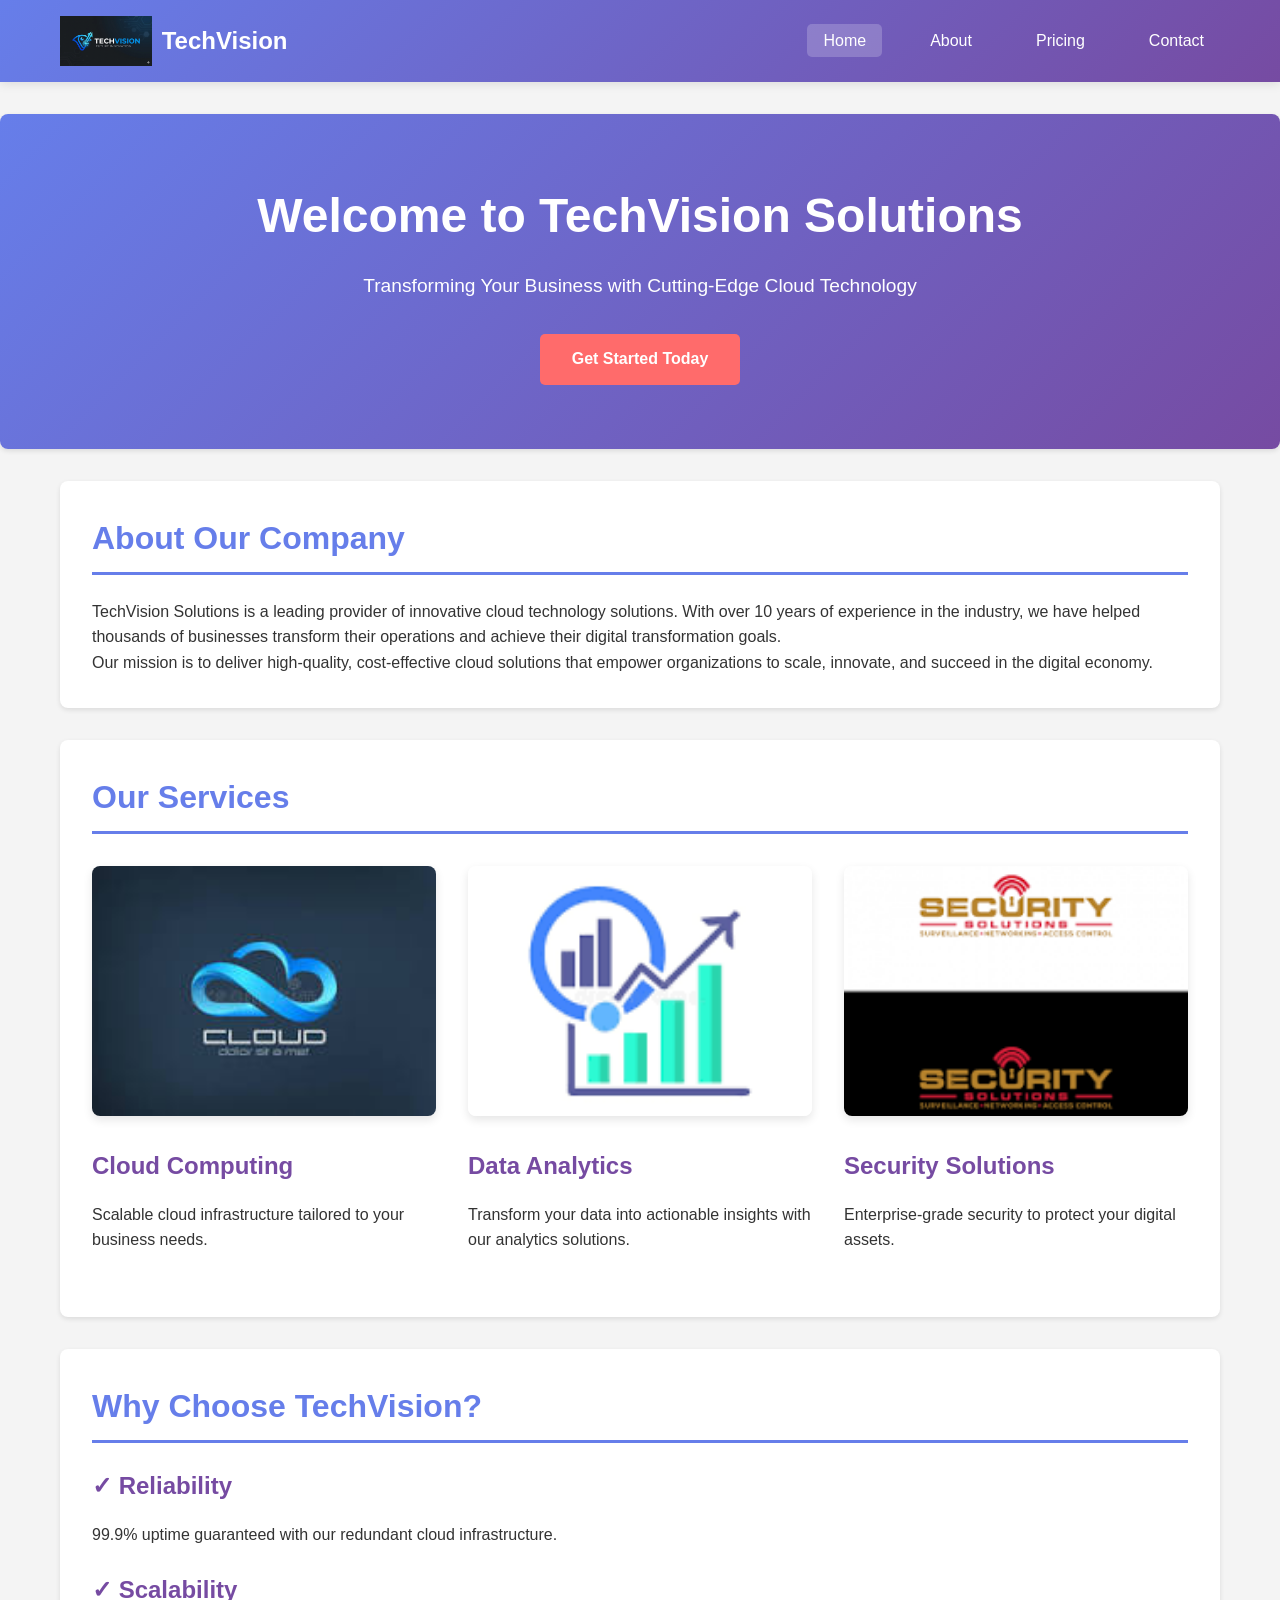
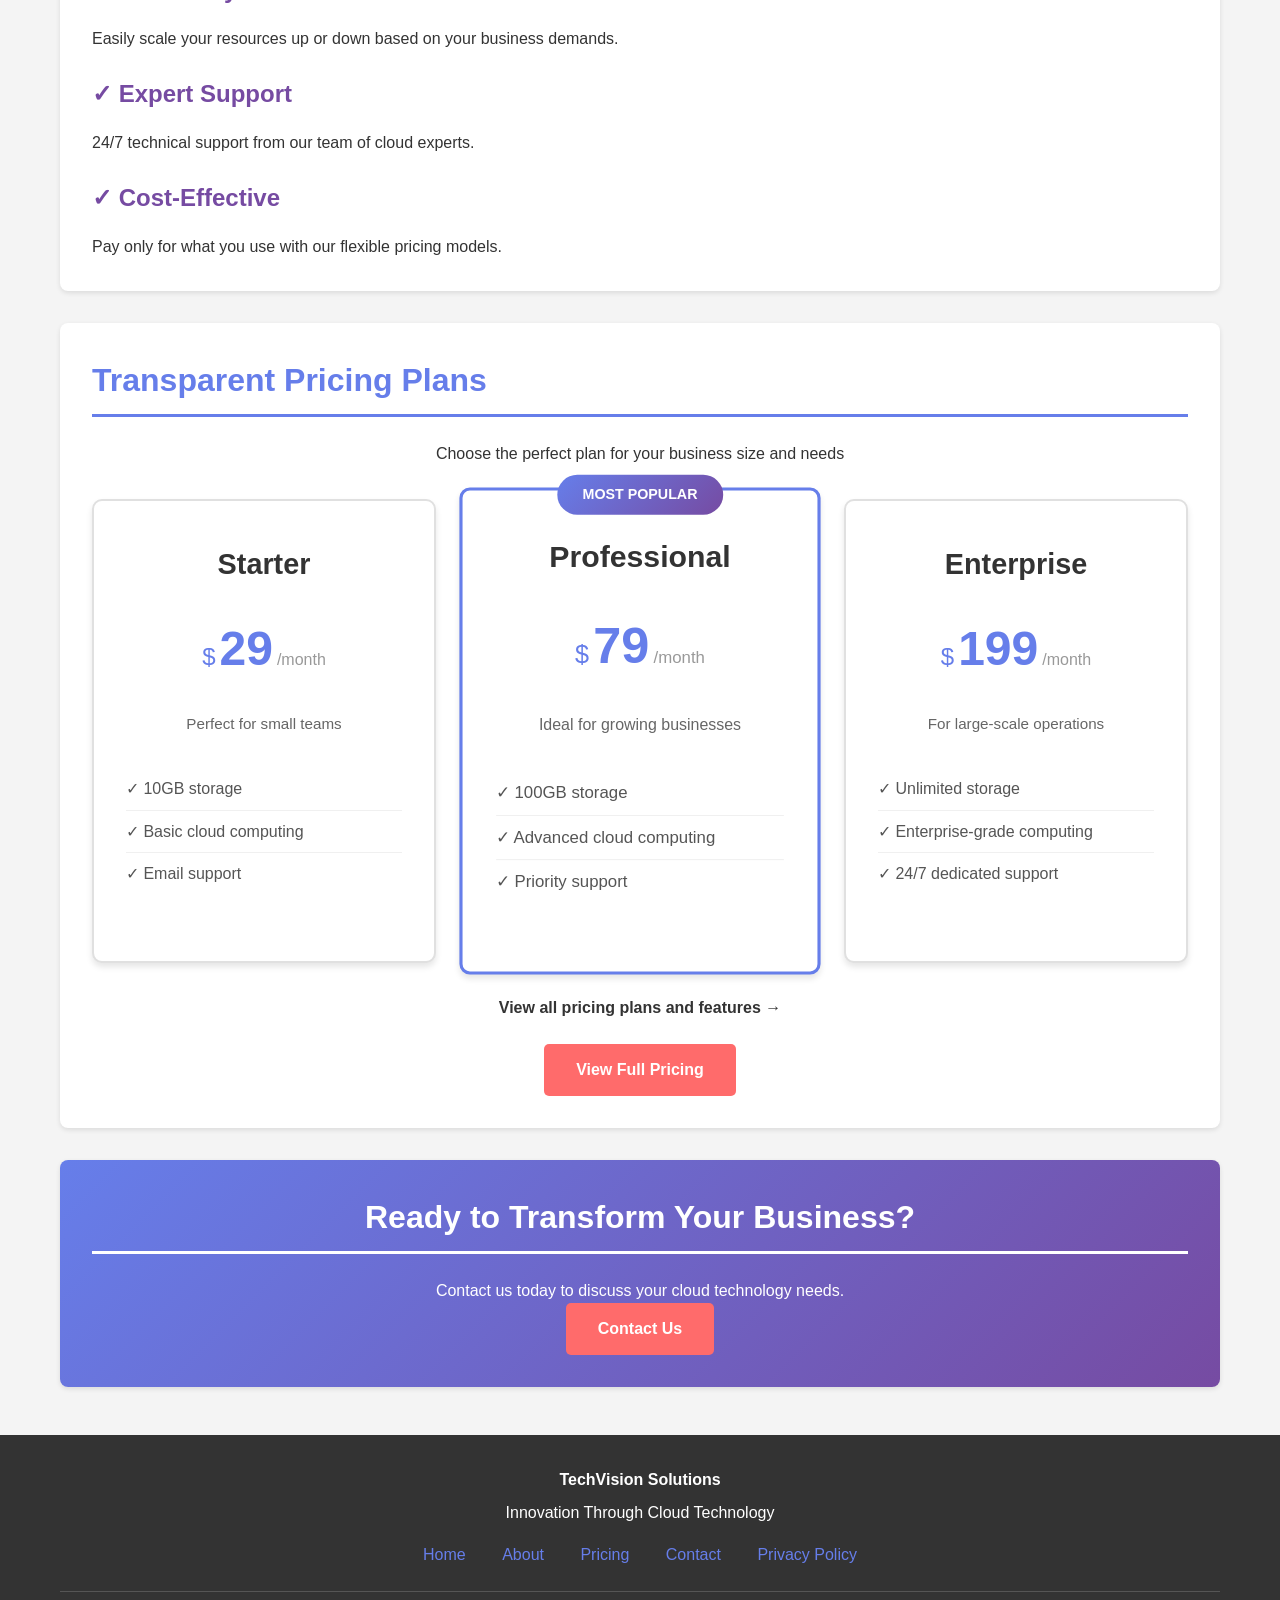
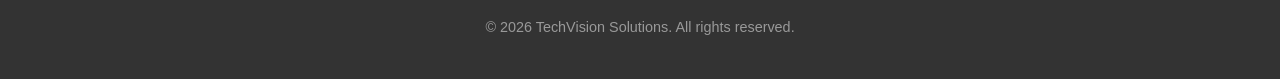
==== SourceCode/index.html @ 1bcfe427 "Initial commit" ====
<!DOCTYPE html>
<html lang="en">
<head>
    <meta charset="UTF-8">
    <meta name="viewport" content="width=device-width, initial-scale=1.0">
    <meta name="description" content="TechVision Solutions - Innovative Cloud Technology for Your Business">
    <title>Home - TechVision Solutions</title>
    <link rel="stylesheet" href="css/styles.css">
</head>
<body>
    <header>
        <div class="header-container">
            <div class="logo">
                <img src="malogos/techvision.png" alt="TechVision Logo">
                <a href="index.html" class="company-name">TechVision</a>
            </div>
            <button class="menu-toggle" id="menuToggle">☰</button>
            <nav id="navbar">
                <ul>
                    <li><a href="index.html">Home</a></li>
                    <li><a href="pages/about.html">About</a></li>
                    <li><a href="pages/pricing.html">Pricing</a></li>
                    <li><a href="pages/contact.html">Contact</a></li>
                </ul>
            </nav>
        </div>
    </header>

    <section class="hero">
        <div class="container">
            <h1>Welcome to TechVision Solutions</h1>
            <p>Transforming Your Business with Cutting-Edge Cloud Technology</p>
            <a href="pages/contact.html" class="cta-button">Get Started Today</a>
        </div>
    </section>

    <main class="container">
        <section>
            <h2>About Our Company</h2>
            <p>
                TechVision Solutions is a leading provider of innovative cloud technology solutions. 
                With over 10 years of experience in the industry, we have helped thousands of businesses 
                transform their operations and achieve their digital transformation goals.
            </p>
            <p>
                Our mission is to deliver high-quality, cost-effective cloud solutions that empower 
                organizations to scale, innovate, and succeed in the digital economy.
            </p>
        </section>

        <section>
            <h2>Our Services</h2>
            <div class="image-gallery">
                <div>
                    <img src="malogos/cloudlogo.jpg" alt="Cloud Computing">
                    <h3>Cloud Computing</h3>
                    <p>Scalable cloud infrastructure tailored to your business needs.</p>
                </div>
                <div>
                    <img src="malogos/analytics.png" alt="Data Analytics">
                    <h3>Data Analytics</h3>
                    <p>Transform your data into actionable insights with our analytics solutions.</p>
                </div>
                <div>
                    <img src="malogos/download.png" alt="Security">
                    <h3>Security Solutions</h3>
                    <p>Enterprise-grade security to protect your digital assets.</p>
                </div>
            </div>
        </section>

        <section>
            <h2>Why Choose TechVision?</h2>
            <h3>✓ Reliability</h3>
            <p>99.9% uptime guaranteed with our redundant cloud infrastructure.</p>
            
            <h3>✓ Scalability</h3>
            <p>Easily scale your resources up or down based on your business demands.</p>
            
            <h3>✓ Expert Support</h3>
            <p>24/7 technical support from our team of cloud experts.</p>
            
            <h3>✓ Cost-Effective</h3>
            <p>Pay only for what you use with our flexible pricing models.</p>
        </section>

        <section>
            <h2>Transparent Pricing Plans</h2>
            <p style="text-align: center; margin-bottom: 2rem;">Choose the perfect plan for your business size and needs</p>
            
            <div class="pricing-grid">
                <div class="pricing-card">
                    <h3>Starter</h3>
                    <div class="pricing-amount">
                        <span class="currency">$</span>
                        <span class="price">29</span>
                        <span class="period">/month</span>
                    </div>
                    <p class="pricing-description">Perfect for small teams</p>
                    <ul class="features-list" style="text-align: left;">
                        <li>✓ 10GB storage</li>
                        <li>✓ Basic cloud computing</li>
                        <li>✓ Email support</li>
                    </ul>
                </div>

                <div class="pricing-card featured">
                    <div class="badge">MOST POPULAR</div>
                    <h3>Professional</h3>
                    <div class="pricing-amount">
                        <span class="currency">$</span>
                        <span class="price">79</span>
                        <span class="period">/month</span>
                    </div>
                    <p class="pricing-description">Ideal for growing businesses</p>
                    <ul class="features-list" style="text-align: left;">
                        <li>✓ 100GB storage</li>
                        <li>✓ Advanced cloud computing</li>
                        <li>✓ Priority support</li>
                    </ul>
                </div>

                <div class="pricing-card">
                    <h3>Enterprise</h3>
                    <div class="pricing-amount">
                        <span class="currency">$</span>
                        <span class="price">199</span>
                        <span class="period">/month</span>
                    </div>
                    <p class="pricing-description">For large-scale operations</p>
                    <ul class="features-list" style="text-align: left;">
                        <li>✓ Unlimited storage</li>
                        <li>✓ Enterprise-grade computing</li>
                        <li>✓ 24/7 dedicated support</li>
                    </ul>
                </div>
            </div>
            
            <div style="text-align: center; margin-top: 2rem;">
                <p style="margin-bottom: 1.5rem;"><strong>View all pricing plans and features →</strong></p>
                <a href="pages/pricing.html" class="cta-button">View Full Pricing</a>
            </div>
        </section>

        <section style="text-align: center; background: linear-gradient(135deg, #667eea 0%, #764ba2 100%); color: white;">
            <h2 style="color: white; border-bottom-color: white;">Ready to Transform Your Business?</h2>
            <p>Contact us today to discuss your cloud technology needs.</p>
            <a href="pages/contact.html" class="cta-button">Contact Us</a>
        </section>
    </main>

    <footer>
        <div class="container">
            <p><strong>TechVision Solutions</strong></p>
            <p>Innovation Through Cloud Technology</p>
            <div class="footer-links">
                <a href="index.html">Home</a>
                <a href="pages/about.html">About</a>
                <a href="pages/pricing.html">Pricing</a>
                <a href="pages/contact.html">Contact</a>
                <a href="pages/privacy.html">Privacy Policy</a>
            </div>
            <div class="copyright">
                <p>&copy; 2026 TechVision Solutions. All rights reserved.</p>
                
            </div>
        </div>
    </footer>

    <script src="js/script.js"></script>
</body>
</html>
---- SourceCode/css/styles.css ----
/* =============================================
   STYLES FOR CLOUD ASSIGNMENT WEBSITE
   ============================================= */

* {
    margin: 0;
    padding: 0;
    box-sizing: border-box;
}

/* General Styles */
body {
    font-family: 'Segoe UI', Tahoma, Geneva, Verdana, sans-serif;
    line-height: 1.6;
    color: #333;
    background-color: #f4f4f4;
}

html {
    scroll-behavior: smooth;
}

/* Header & Navigation */
header {
    background: linear-gradient(135deg, #667eea 0%, #764ba2 100%);
    color: white;
    padding: 1rem 0;
    position: sticky;
    top: 0;
    z-index: 100;
    box-shadow: 0 2px 10px rgba(0, 0, 0, 0.1);
}

.header-container {
    max-width: 1200px;
    margin: 0 auto;
    padding: 0 20px;
    display: flex;
    justify-content: space-between;
    align-items: center;
}

.logo {
    display: flex;
    align-items: center;
    gap: 10px;
}

.logo img {
    height: 50px;
    width: auto;
}

.company-name {
    font-size: 1.5rem;
    font-weight: bold;
    text-decoration: none;
    color: white;
}

nav ul {
    list-style: none;
    display: flex;
    gap: 2rem;
}

nav a {
    color: white;
    text-decoration: none;
    font-weight: 500;
    transition: opacity 0.3s ease;
    padding: 0.5rem 1rem;
    border-radius: 5px;
}

nav a:hover {
    opacity: 0.8;
    background-color: rgba(255, 255, 255, 0.1);
}

/* Mobile Menu Toggle */
.menu-toggle {
    display: none;
    background: none;
    border: none;
    color: white;
    font-size: 1.5rem;
    cursor: pointer;
}

/* Main Container */
.container {
    max-width: 1200px;
    margin: 0 auto;
    padding: 0 20px;
}

/* Hero Section */
.hero {
    background: linear-gradient(135deg, #667eea 0%, #764ba2 100%);
    color: white;
    padding: 4rem 20px;
    text-align: center;
}

.hero h1 {
    font-size: 3rem;
    margin-bottom: 1rem;
    animation: fadeInDown 0.8s ease;
}

.hero p {
    font-size: 1.2rem;
    margin-bottom: 2rem;
    animation: fadeInUp 0.8s ease;
}

.cta-button {
    display: inline-block;
    background-color: #ff6b6b;
    color: white;
    padding: 0.8rem 2rem;
    border-radius: 5px;
    text-decoration: none;
    font-weight: bold;
    transition: background-color 0.3s ease, transform 0.3s ease;
    border: none;
    cursor: pointer;
}

.cta-button:hover {
    background-color: #ff5252;
    transform: translateY(-2px);
}

/* Animations */
@keyframes fadeInDown {
    from {
        opacity: 0;
        transform: translateY(-20px);
    }
    to {
        opacity: 1;
        transform: translateY(0);
    }
}

@keyframes fadeInUp {
    from {
        opacity: 0;
        transform: translateY(20px);
    }
    to {
        opacity: 1;
        transform: translateY(0);
    }
}

/* Content Sections */
section {
    background-color: white;
    margin: 2rem 0;
    padding: 2rem;
    border-radius: 8px;
    box-shadow: 0 2px 5px rgba(0, 0, 0, 0.1);
}

h2 {
    color: #667eea;
    font-size: 2rem;
    margin-bottom: 1.5rem;
    border-bottom: 3px solid #667eea;
    padding-bottom: 0.5rem;
}

h3 {
    color: #764ba2;
    font-size: 1.5rem;
    margin-top: 1.5rem;
    margin-bottom: 1rem;
}

/* Gallery/Images */
.image-gallery {
    display: grid;
    grid-template-columns: repeat(auto-fit, minmax(250px, 1fr));
    gap: 2rem;
    margin: 2rem 0;
}

.image-gallery img {
    width: 100%;
    height: 250px;
    object-fit: cover;
    border-radius: 8px;
    box-shadow: 0 4px 10px rgba(0, 0, 0, 0.1);
    transition: transform 0.3s ease;
}

.image-gallery img:hover {
    transform: scale(1.05);
}

/* Contact Form */
.contact-form {
    max-width: 600px;
    margin: 2rem auto;
}

.form-group {
    margin-bottom: 1.5rem;
}

label {
    display: block;
    margin-bottom: 0.5rem;
    font-weight: 500;
    color: #333;
}

input[type="text"],
input[type="email"],
input[type="phone"],
textarea {
    width: 100%;
    padding: 0.8rem;
    border: 1px solid #ddd;
    border-radius: 5px;
    font-family: inherit;
    font-size: 1rem;
    transition: border-color 0.3s ease;
}

input[type="text"]:focus,
input[type="email"]:focus,
input[type="phone"]:focus,
textarea:focus {
    outline: none;
    border-color: #667eea;
    box-shadow: 0 0 5px rgba(102, 126, 234, 0.3);
}

textarea {
    resize: vertical;
    min-height: 120px;
}

.submit-button {
    background-color: #667eea;
    color: white;
    padding: 0.8rem 2rem;
    border: none;
    border-radius: 5px;
    cursor: pointer;
    font-weight: bold;
    font-size: 1rem;
    transition: background-color 0.3s ease;
    width: 100%;
}

.submit-button:hover {
    background-color: #764ba2;
}

/* Footer */
footer {
    background-color: #333;
    color: white;
    padding: 2rem 20px;
    text-align: center;
    margin-top: 3rem;
}

footer p {
    margin-bottom: 0.5rem;
}

.footer-links {
    margin-top: 1rem;
}

.footer-links a {
    color: #667eea;
    text-decoration: none;
    margin: 0 1rem;
    transition: color 0.3s ease;
}

.footer-links a:hover {
    color: #ff6b6b;
}

.copyright {
    border-top: 1px solid #555;
    margin-top: 1.5rem;
    padding-top: 1.5rem;
    font-size: 0.9rem;
    color: #999;
}

/* Responsive Design */
@media (max-width: 768px) {
    .hero h1 {
        font-size: 2rem;
    }

    .hero p {
        font-size: 1rem;
    }

    nav ul {
        gap: 1rem;
    }

    nav a {
        padding: 0.25rem 0.5rem;
        font-size: 0.9rem;
    }

    .menu-toggle {
        display: block;
    }

    nav {
        position: absolute;
        top: 70px;
        left: 0;
        right: 0;
        background-color: #667eea;
        flex-direction: column;
        display: none;
        padding: 1rem;
    }

    nav.active {
        display: flex;
    }

    nav ul {
        flex-direction: column;
        gap: 1rem;
    }

    .image-gallery {
        grid-template-columns: 1fr;
    }

    section {
        padding: 1.5rem;
        margin: 1rem 0;
    }

    h2 {
        font-size: 1.5rem;
    }

    h3 {
        font-size: 1.2rem;
    }
}

@media (max-width: 480px) {
    .header-container {
        flex-wrap: wrap;
    }

    .logo img {
        height: 40px;
    }

    .company-name {
        font-size: 1.2rem;
    }

    .hero h1 {
        font-size: 1.5rem;
    }

    .hero {
        padding: 2rem 20px;
    }

    .container {
        padding: 0 10px;
    }

    section {
        padding: 1rem;
        margin: 0.5rem 0;
    }

    h2 {
        font-size: 1.3rem;
    }
}

/* =============================================
   PRICING PAGE STYLES
   ============================================= */

.pricing-grid {
    display: grid;
    grid-template-columns: repeat(auto-fit, minmax(280px, 1fr));
    gap: 2rem;
    margin: 2rem 0;
}

.pricing-card {
    background: white;
    border: 2px solid #e0e0e0;
    border-radius: 10px;
    padding: 2rem;
    text-align: center;
    transition: all 0.3s ease;
    position: relative;
    box-shadow: 0 4px 6px rgba(0, 0, 0, 0.1);
}

.pricing-card:hover {
    transform: translateY(-10px);
    box-shadow: 0 10px 20px rgba(0, 0, 0, 0.15);
}

.pricing-card.featured {
    border-color: #667eea;
    border-width: 3px;
    transform: scale(1.05);
}

.pricing-card.featured:hover {
    transform: scale(1.05) translateY(-10px);
}

.badge {
    position: absolute;
    top: -15px;
    left: 50%;
    transform: translateX(-50%);
    background: linear-gradient(135deg, #667eea 0%, #764ba2 100%);
    color: white;
    padding: 0.5rem 1.5rem;
    border-radius: 20px;
    font-size: 0.85rem;
    font-weight: bold;
}

.pricing-card h3 {
    font-size: 1.8rem;
    color: #333;
    margin-top: 0.5rem;
    margin-bottom: 1rem;
}

.pricing-amount {
    margin: 1.5rem 0;
    display: flex;
    align-items: baseline;
    justify-content: center;
    gap: 0.25rem;
}

.currency {
    font-size: 1.5rem;
    color: #667eea;
}

.price {
    font-size: 3rem;
    font-weight: bold;
    color: #667eea;
}

.period {
    color: #999;
    font-size: 1rem;
}

.pricing-description {
    color: #666;
    margin-bottom: 1.5rem;
    font-size: 0.95rem;
}

.features-list {
    list-style: none;
    text-align: left;
    margin: 2rem 0;
    padding: 0;
}

.features-list li {
    padding: 0.5rem 0;
    color: #555;
    border-bottom: 1px solid #f0f0f0;
}

.features-list li:last-child {
    border-bottom: none;
}

.pricing-button {
    width: 100%;
    margin-top: 1.5rem;
}

/* Features Grid */
.features-grid {
    display: grid;
    grid-template-columns: repeat(auto-fit, minmax(250px, 1fr));
    gap: 2rem;
    margin: 2rem 0;
}

.feature-item {
    background: white;
    padding: 1.5rem;
    border-radius: 8px;
    text-align: center;
    box-shadow: 0 2px 8px rgba(0, 0, 0, 0.05);
}

.feature-item h4 {
    color: #667eea;
    font-size: 1.3rem;
    margin-bottom: 0.5rem;
}

.feature-item p {
    color: #666;
    font-size: 0.95rem;
}

/* FAQ Styles */
.faq-item {
    background: white;
    padding: 1.5rem;
    margin-bottom: 1rem;
    border-left: 4px solid #667eea;
    border-radius: 5px;
}

.faq-item h4 {
    color: #667eea;
    font-size: 1.1rem;
    margin-bottom: 0.5rem;
}

.faq-item p {
    color: #555;
    line-height: 1.6;
}

/* Responsive Pricing */
@media (max-width: 768px) {
    .pricing-grid {
        grid-template-columns: 1fr;
    }

    .pricing-card.featured {
        transform: scale(1);
    }

    .pricing-card.featured:hover {
        transform: translateY(-10px);
    }

    .pricing-amount {
        flex-direction: row;
    }

    .price {
        font-size: 2.5rem;
    }

    .features-grid {
        grid-template-columns: 1fr;
    }
}
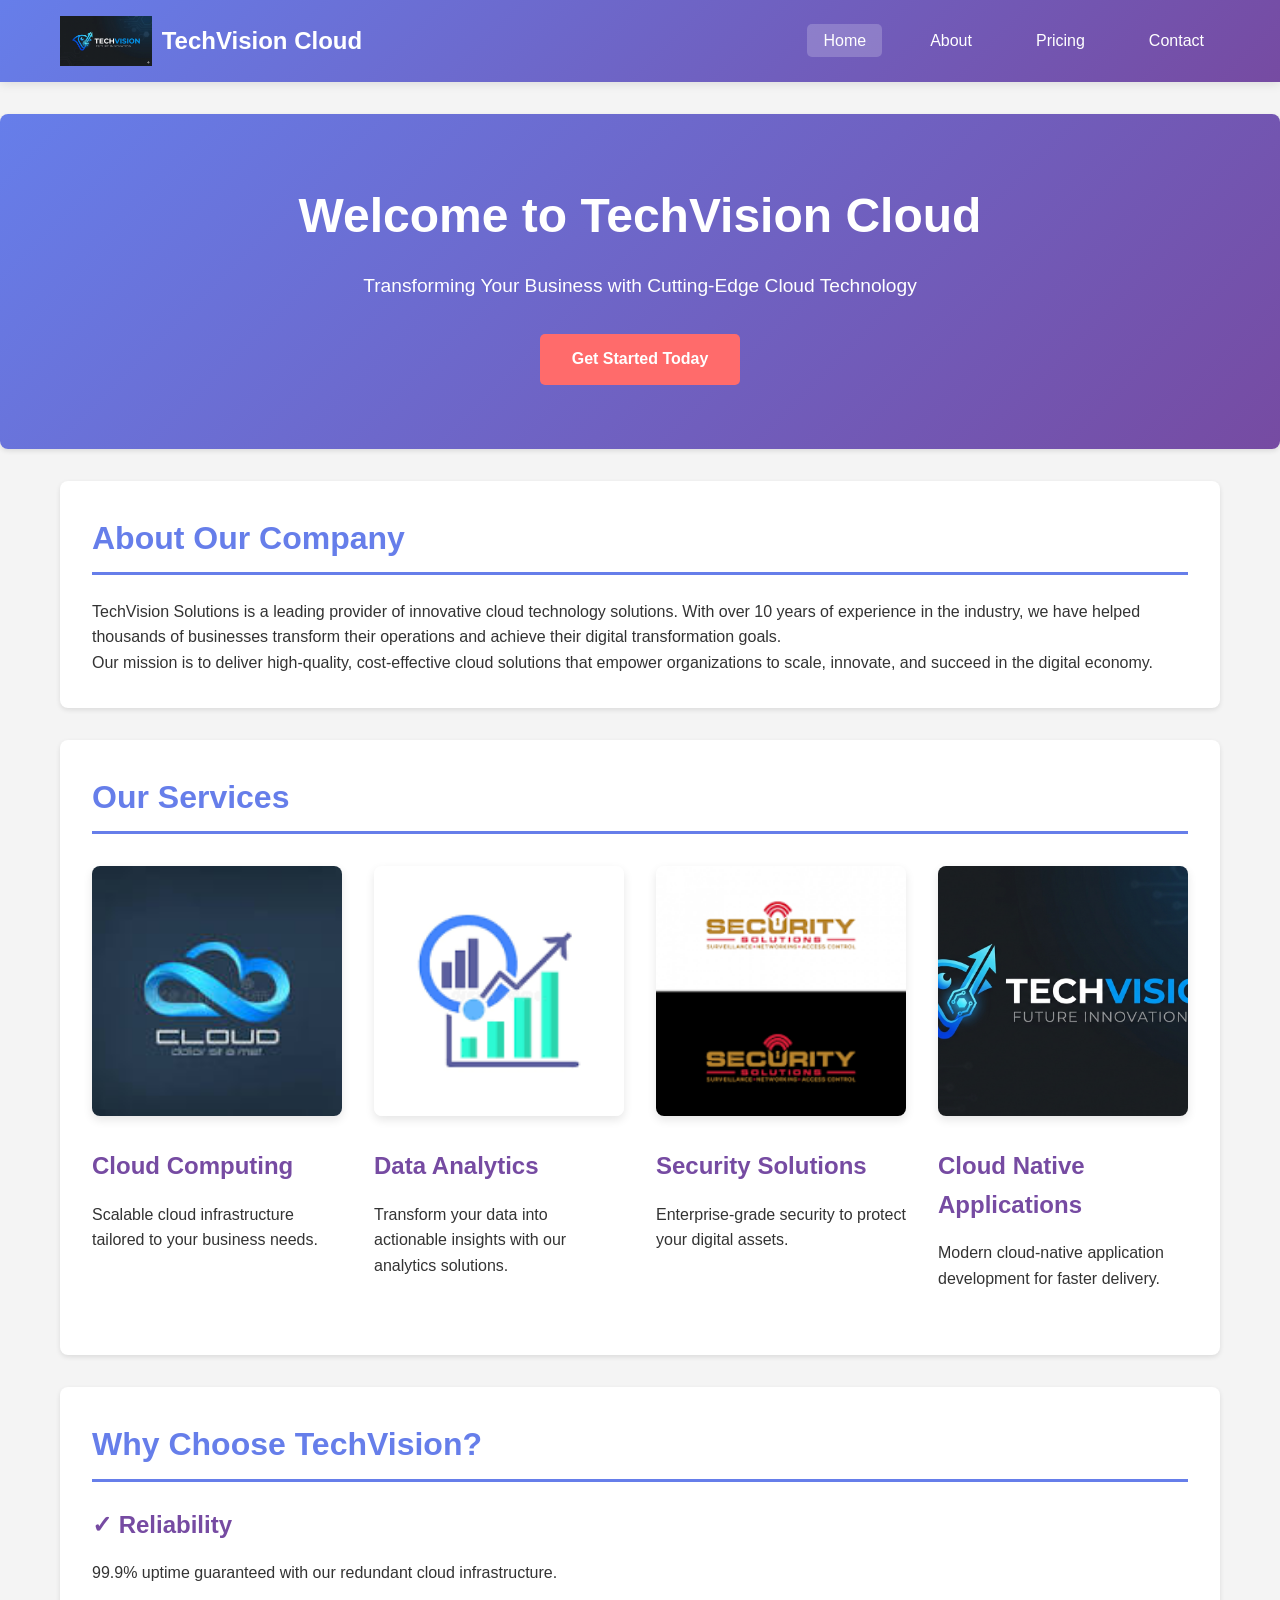
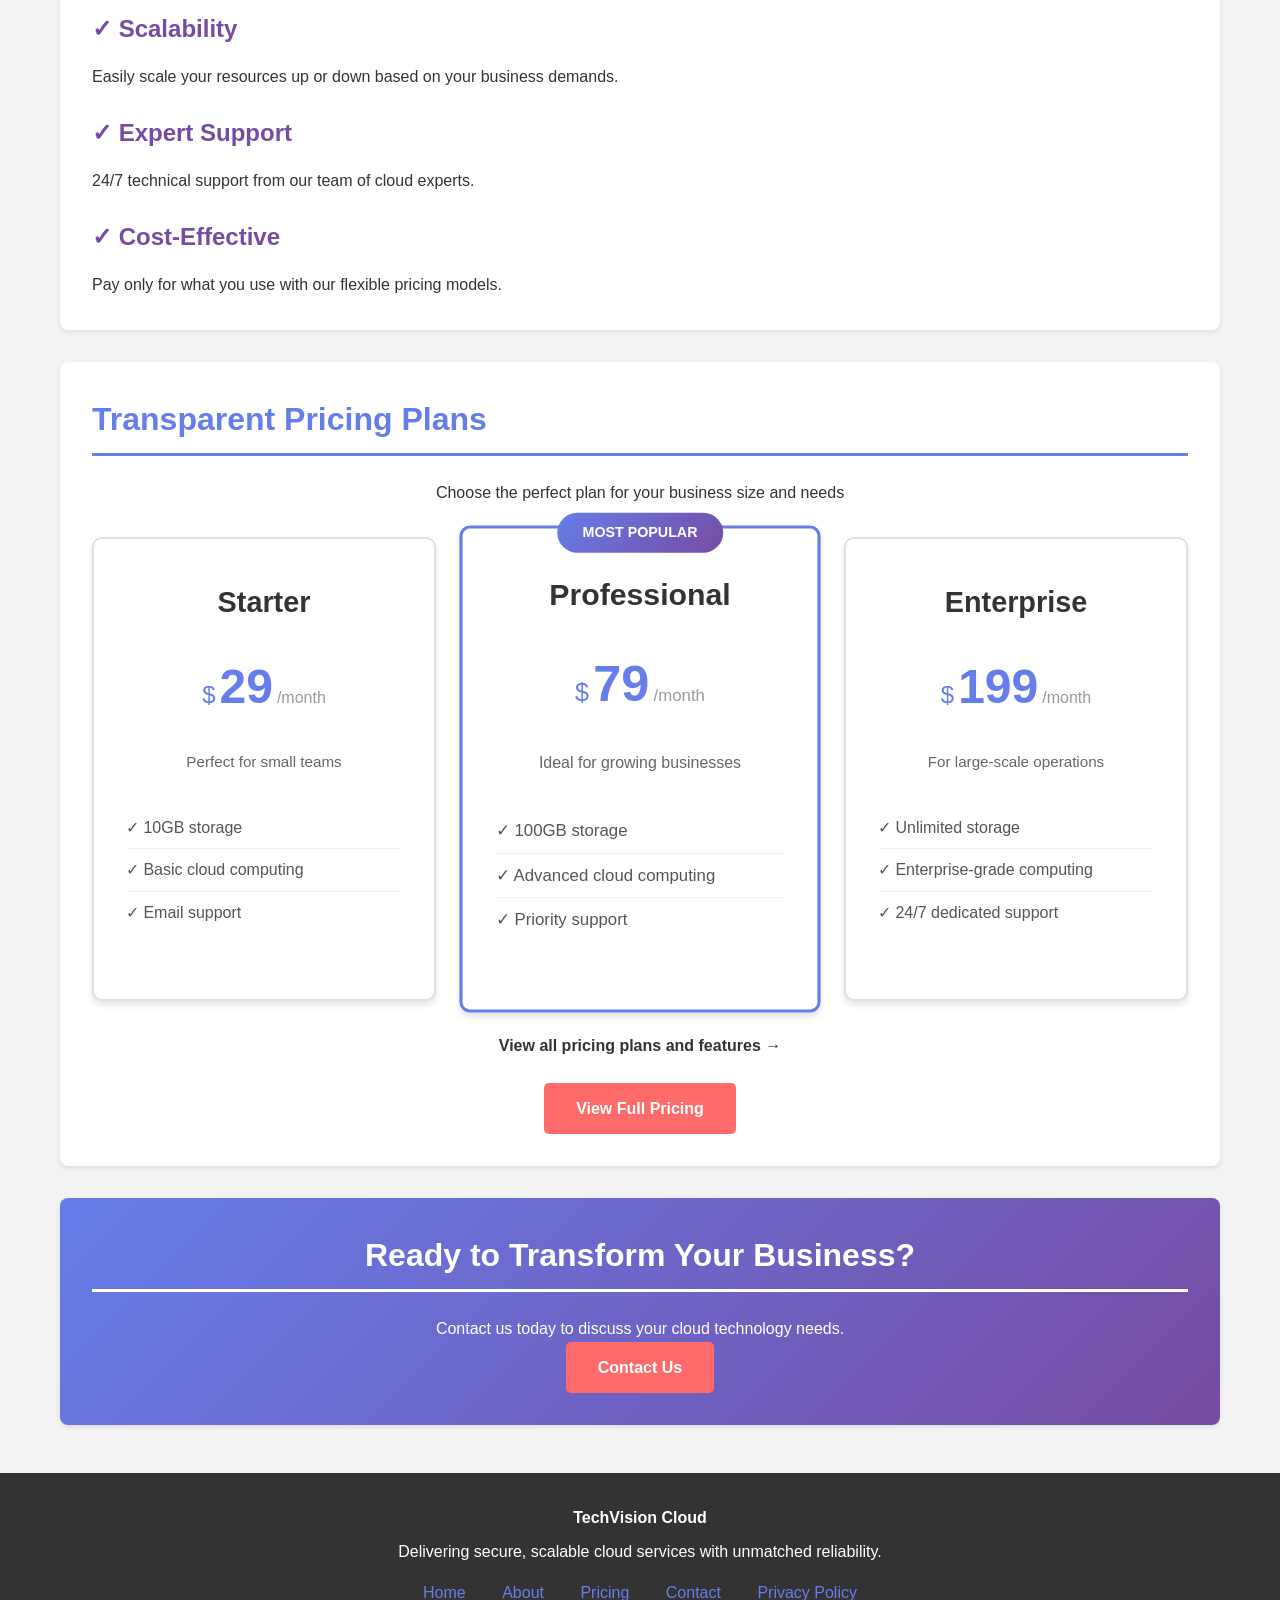
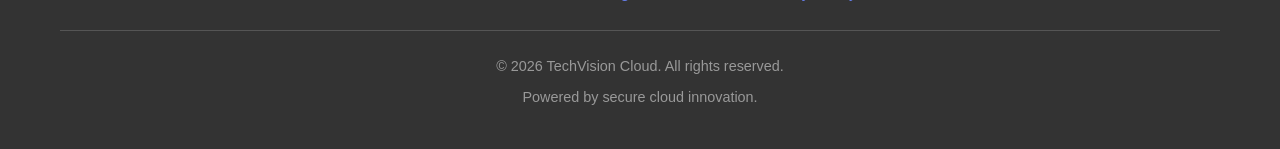
==== commit fc66da8b: "Update homepage, footer, and image; remove nested Vercel config" ====
--- a/SourceCode/index.html
+++ b/SourceCode/index.html
@@ -4,7 +4,7 @@
     <meta charset="UTF-8">
     <meta name="viewport" content="width=device-width, initial-scale=1.0">
     <meta name="description" content="TechVision Solutions - Innovative Cloud Technology for Your Business">
-    <title>Home - TechVision Solutions</title>
+    <title>TechVision Cloud – Innovative Cloud Solutions</title>
     <link rel="stylesheet" href="css/styles.css">
 </head>
 <body>
@@ -12,7 +12,7 @@
         <div class="header-container">
             <div class="logo">
                 <img src="malogos/techvision.png" alt="TechVision Logo">
-                <a href="index.html" class="company-name">TechVision</a>
+                <a href="index.html" class="company-name">TechVision Cloud</a>
             </div>
             <button class="menu-toggle" id="menuToggle">☰</button>
             <nav id="navbar">
@@ -28,7 +28,7 @@
 
     <section class="hero">
         <div class="container">
-            <h1>Welcome to TechVision Solutions</h1>
+            <h1>Welcome to TechVision Cloud</h1>
             <p>Transforming Your Business with Cutting-Edge Cloud Technology</p>
             <a href="pages/contact.html" class="cta-button">Get Started Today</a>
         </div>
@@ -65,6 +65,11 @@
                     <img src="malogos/download.png" alt="Security">
                     <h3>Security Solutions</h3>
                     <p>Enterprise-grade security to protect your digital assets.</p>
+                </div>
+                <div>
+                    <img src="malogos/techvision.png" alt="Cloud Native Applications">
+                    <h3>Cloud Native Applications</h3>
+                    <p>Modern cloud-native application development for faster delivery.</p>
                 </div>
             </div>
         </section>
@@ -151,8 +156,8 @@
 
     <footer>
         <div class="container">
-            <p><strong>TechVision Solutions</strong></p>
-            <p>Innovation Through Cloud Technology</p>
+            <p><strong>TechVision Cloud</strong></p>
+            <p>Delivering secure, scalable cloud services with unmatched reliability.</p>
             <div class="footer-links">
                 <a href="index.html">Home</a>
                 <a href="pages/about.html">About</a>
@@ -161,8 +166,8 @@
                 <a href="pages/privacy.html">Privacy Policy</a>
             </div>
             <div class="copyright">
-                <p>&copy; 2026 TechVision Solutions. All rights reserved.</p>
-                
+                <p>&copy; 2026 TechVision Cloud. All rights reserved.</p>
+                <p>Powered by secure cloud innovation.</p>
             </div>
         </div>
     </footer>
